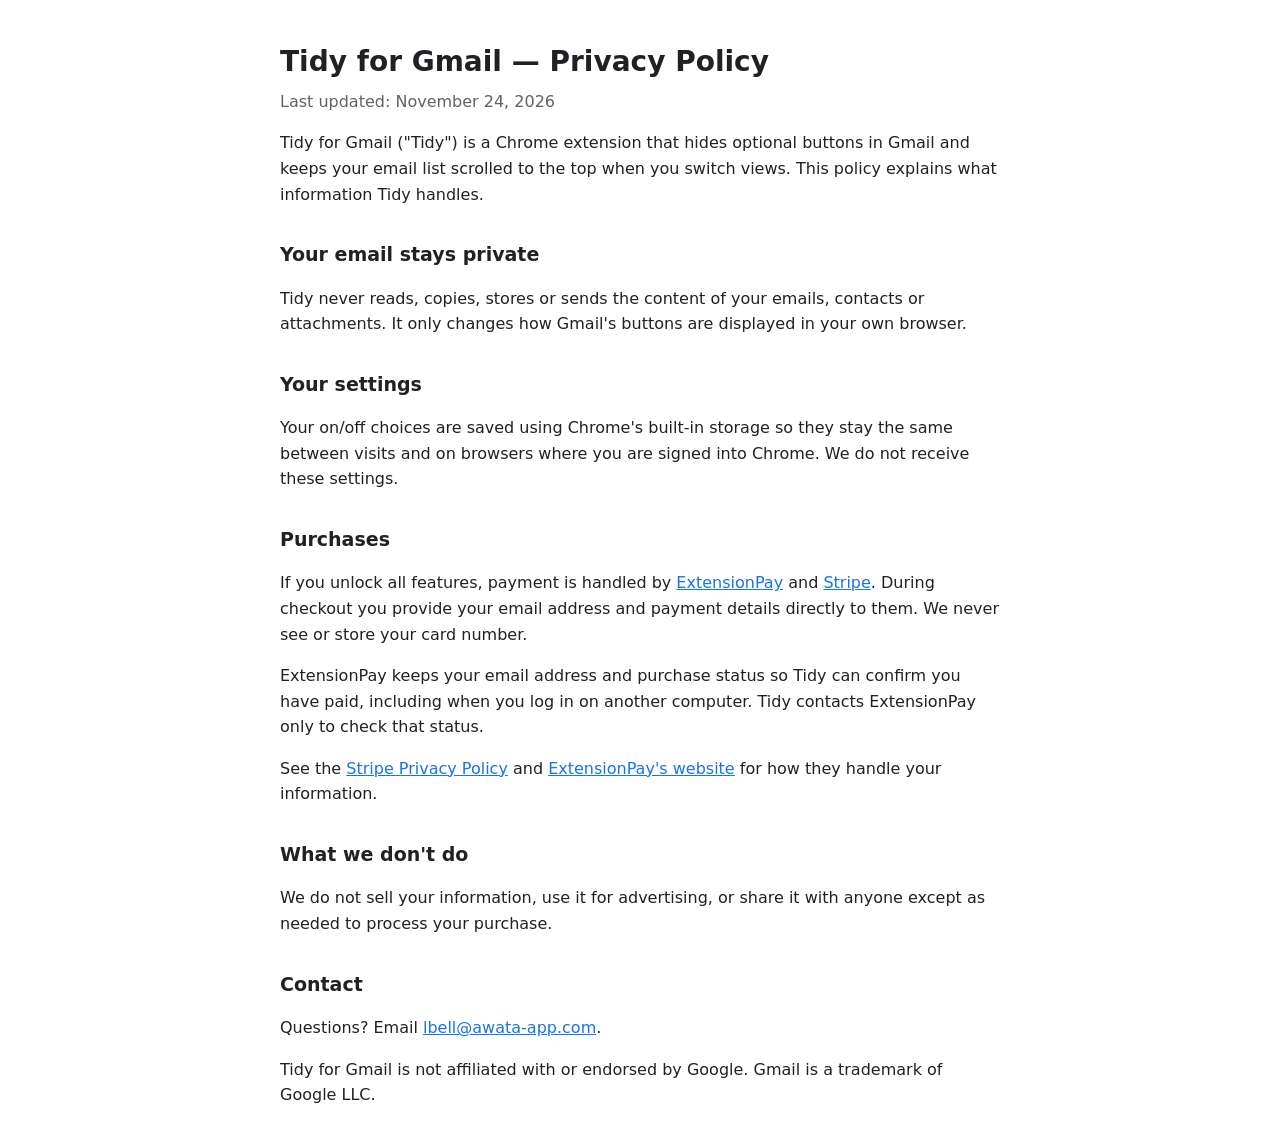
==== privacy.html @ d995e17d "Add files via upload" ====
<!DOCTYPE html>
<html lang="en">
<head>
<meta charset="utf-8">
<meta name="viewport" content="width=device-width, initial-scale=1">
<title>Tidy for Gmail — Privacy Policy</title>
<style>
  body { font: 16px/1.6 system-ui, -apple-system, "Segoe UI", sans-serif; color: #202124; max-width: 720px; margin: 40px auto; padding: 0 20px; }
  h1 { font-size: 28px; margin-bottom: 4px; }
  h2 { font-size: 19px; margin-top: 32px; }
  .updated { color: #5f6368; margin-top: 0; }
  a { color: #1a73e8; }
</style>
</head>
<body>
<h1>Tidy for Gmail — Privacy Policy</h1>
<p class="updated">Last updated: November 24, 2026</p>

<p>Tidy for Gmail ("Tidy") is a Chrome extension that hides optional buttons in Gmail and keeps your email list scrolled to the top when you switch views. This policy explains what information Tidy handles.</p>

<h2>Your email stays private</h2>
<p>Tidy never reads, copies, stores or sends the content of your emails, contacts or attachments. It only changes how Gmail's buttons are displayed in your own browser.</p>

<h2>Your settings</h2>
<p>Your on/off choices are saved using Chrome's built-in storage so they stay the same between visits and on browsers where you are signed into Chrome. We do not receive these settings.</p>

<h2>Purchases</h2>
<p>If you unlock all features, payment is handled by <a href="https://extensionpay.com">ExtensionPay</a> and <a href="https://stripe.com">Stripe</a>. During checkout you provide your email address and payment details directly to them. We never see or store your card number.</p>
<p>ExtensionPay keeps your email address and purchase status so Tidy can confirm you have paid, including when you log in on another computer. Tidy contacts ExtensionPay only to check that status.</p>
<p>See the <a href="https://stripe.com/privacy">Stripe Privacy Policy</a> and <a href="https://extensionpay.com">ExtensionPay's website</a> for how they handle your information.</p>

<h2>What we don't do</h2>
<p>We do not sell your information, use it for advertising, or share it with anyone except as needed to process your purchase.</p>

<h2>Contact</h2>
<p>Questions? Email <a href="mailto:lbell@awata-app.com">lbell@awata-app.com</a>.</p>

<p>Tidy for Gmail is not affiliated with or endorsed by Google. Gmail is a trademark of Google LLC.</p>
</body>
</html>
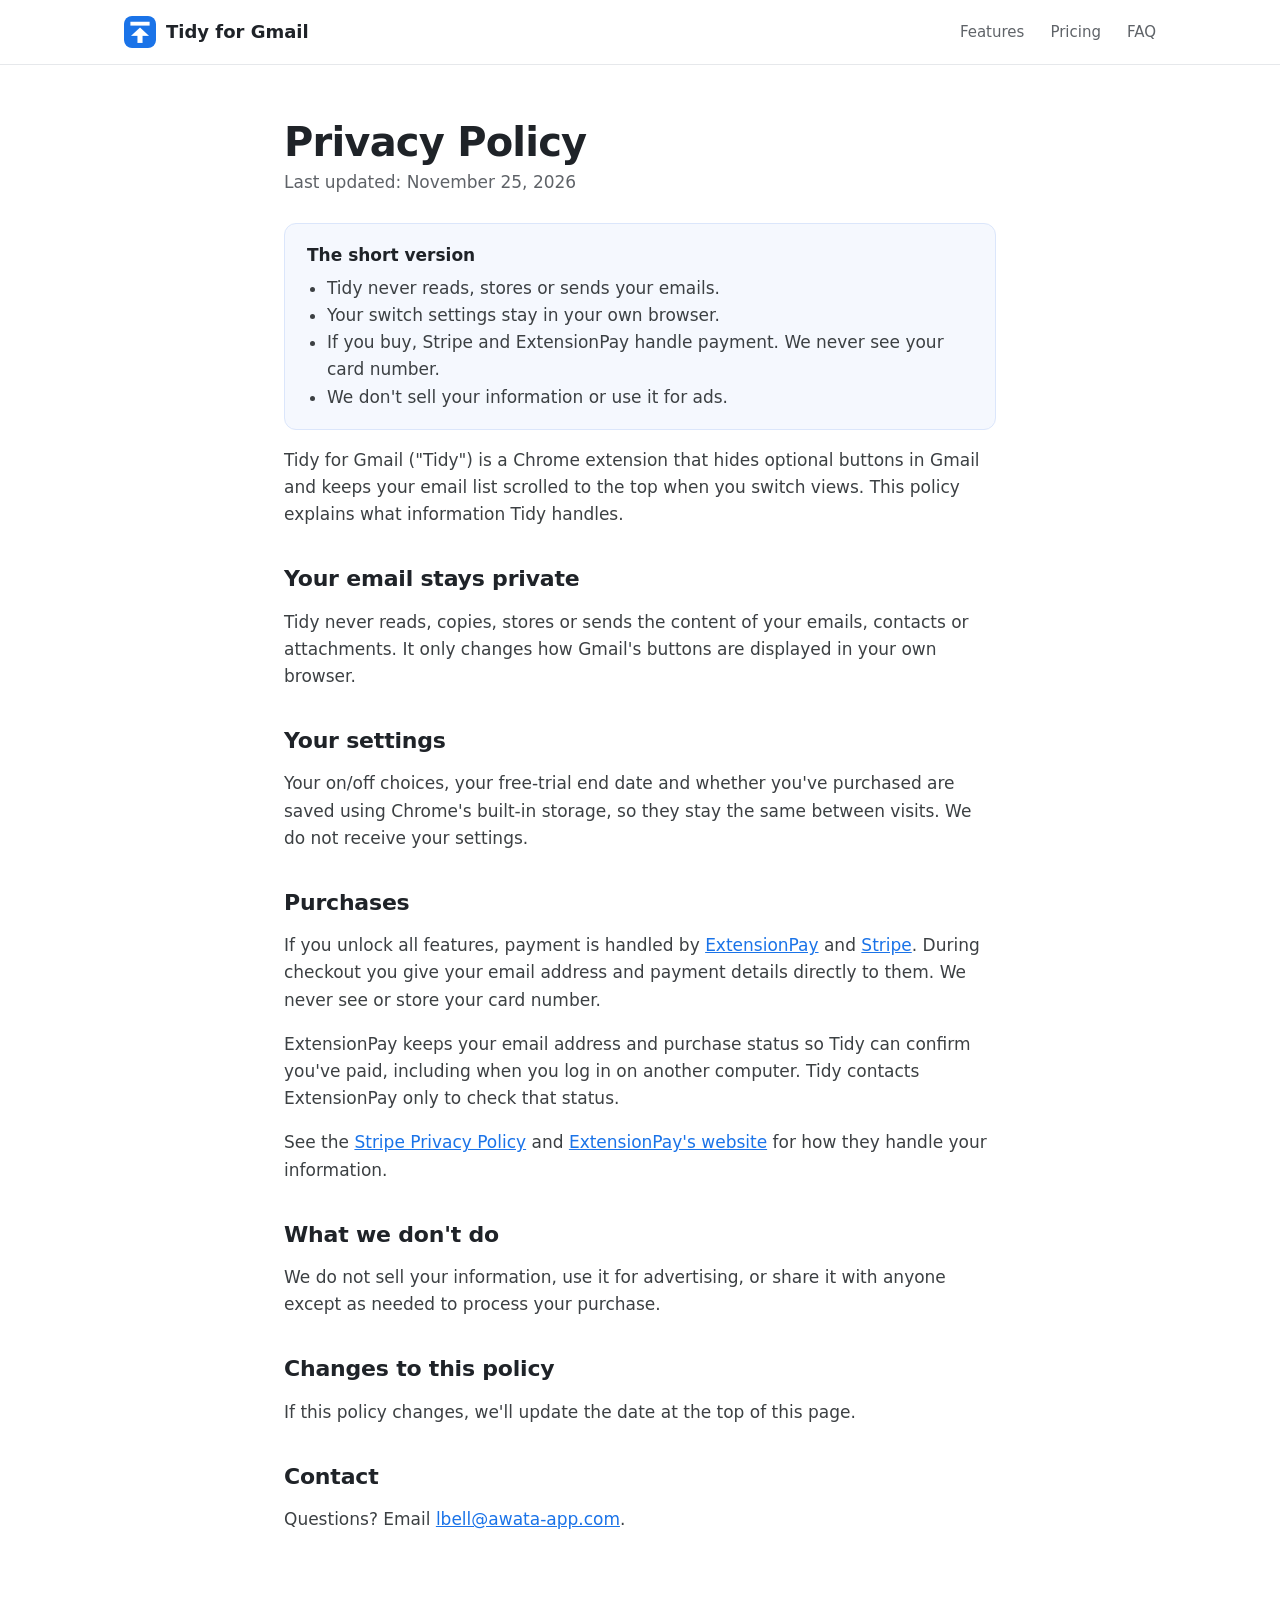
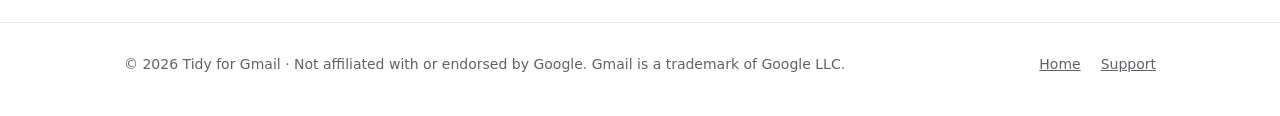
==== commit bf4481a9: "Redesign website and privacy page" ====
--- a/privacy.html
+++ b/privacy.html
@@ -3,38 +3,70 @@
 <head>
 <meta charset="utf-8">
 <meta name="viewport" content="width=device-width, initial-scale=1">
-<title>Tidy for Gmail — Privacy Policy</title>
-<style>
-  body { font: 16px/1.6 system-ui, -apple-system, "Segoe UI", sans-serif; color: #202124; max-width: 720px; margin: 40px auto; padding: 0 20px; }
-  h1 { font-size: 28px; margin-bottom: 4px; }
-  h2 { font-size: 19px; margin-top: 32px; }
-  .updated { color: #5f6368; margin-top: 0; }
-  a { color: #1a73e8; }
-</style>
+<title>Privacy Policy — Tidy for Gmail</title>
+<meta name="description" content="How Tidy for Gmail handles your information. Tidy never reads your email.">
+<link rel="icon" href="favicon.png">
+<link rel="stylesheet" href="style.css">
 </head>
 <body>
-<h1>Tidy for Gmail — Privacy Policy</h1>
-<p class="updated">Last updated: November 24, 2026</p>
 
-<p>Tidy for Gmail ("Tidy") is a Chrome extension that hides optional buttons in Gmail and keeps your email list scrolled to the top when you switch views. This policy explains what information Tidy handles.</p>
+<header class="top">
+  <div class="wrap">
+    <a class="brand" href="./"><img src="icon.png" alt="">Tidy for Gmail</a>
+    <nav class="nav">
+      <a href="./#features">Features</a>
+      <a href="./#pricing">Pricing</a>
+      <a href="./#faq">FAQ</a>
+    </nav>
+  </div>
+</header>
 
-<h2>Your email stays private</h2>
-<p>Tidy never reads, copies, stores or sends the content of your emails, contacts or attachments. It only changes how Gmail's buttons are displayed in your own browser.</p>
+<main class="article">
+  <h1>Privacy Policy</h1>
+  <p class="updated">Last updated: November 25, 2026</p>
 
-<h2>Your settings</h2>
-<p>Your on/off choices are saved using Chrome's built-in storage so they stay the same between visits and on browsers where you are signed into Chrome. We do not receive these settings.</p>
+  <div class="summary-box">
+    <strong>The short version</strong>
+    <ul>
+      <li>Tidy never reads, stores or sends your emails.</li>
+      <li>Your switch settings stay in your own browser.</li>
+      <li>If you buy, Stripe and ExtensionPay handle payment. We never see your card number.</li>
+      <li>We don't sell your information or use it for ads.</li>
+    </ul>
+  </div>
 
-<h2>Purchases</h2>
-<p>If you unlock all features, payment is handled by <a href="https://extensionpay.com">ExtensionPay</a> and <a href="https://stripe.com">Stripe</a>. During checkout you provide your email address and payment details directly to them. We never see or store your card number.</p>
-<p>ExtensionPay keeps your email address and purchase status so Tidy can confirm you have paid, including when you log in on another computer. Tidy contacts ExtensionPay only to check that status.</p>
-<p>See the <a href="https://stripe.com/privacy">Stripe Privacy Policy</a> and <a href="https://extensionpay.com">ExtensionPay's website</a> for how they handle your information.</p>
+  <p>Tidy for Gmail ("Tidy") is a Chrome extension that hides optional buttons in Gmail and keeps your email list scrolled to the top when you switch views. This policy explains what information Tidy handles.</p>
 
-<h2>What we don't do</h2>
-<p>We do not sell your information, use it for advertising, or share it with anyone except as needed to process your purchase.</p>
+  <h2>Your email stays private</h2>
+  <p>Tidy never reads, copies, stores or sends the content of your emails, contacts or attachments. It only changes how Gmail's buttons are displayed in your own browser.</p>
 
-<h2>Contact</h2>
-<p>Questions? Email <a href="mailto:lbell@awata-app.com">lbell@awata-app.com</a>.</p>
+  <h2>Your settings</h2>
+  <p>Your on/off choices, your free-trial end date and whether you've purchased are saved using Chrome's built-in storage, so they stay the same between visits. We do not receive your settings.</p>
 
-<p>Tidy for Gmail is not affiliated with or endorsed by Google. Gmail is a trademark of Google LLC.</p>
+  <h2>Purchases</h2>
+  <p>If you unlock all features, payment is handled by <a href="https://extensionpay.com">ExtensionPay</a> and <a href="https://stripe.com">Stripe</a>. During checkout you give your email address and payment details directly to them. We never see or store your card number.</p>
+  <p>ExtensionPay keeps your email address and purchase status so Tidy can confirm you've paid, including when you log in on another computer. Tidy contacts ExtensionPay only to check that status.</p>
+  <p>See the <a href="https://stripe.com/privacy">Stripe Privacy Policy</a> and <a href="https://extensionpay.com">ExtensionPay's website</a> for how they handle your information.</p>
+
+  <h2>What we don't do</h2>
+  <p>We do not sell your information, use it for advertising, or share it with anyone except as needed to process your purchase.</p>
+
+  <h2>Changes to this policy</h2>
+  <p>If this policy changes, we'll update the date at the top of this page.</p>
+
+  <h2>Contact</h2>
+  <p>Questions? Email <a href="mailto:lbell@awata-app.com">lbell@awata-app.com</a>.</p>
+</main>
+
+<footer>
+  <div class="wrap">
+    <div>© 2026 Tidy for Gmail · Not affiliated with or endorsed by Google. Gmail is a trademark of Google LLC.</div>
+    <div class="links">
+      <a href="./">Home</a>
+      <a href="mailto:lbell@awata-app.com">Support</a>
+    </div>
+  </div>
+</footer>
+
 </body>
 </html>
--- a/style.css
+++ b/style.css
@@ -0,0 +1,152 @@
+:root {
+  --blue: #1a73e8;
+  --blue-dark: #1558b0;
+  --ink: #1f2328;
+  --muted: #5f6368;
+  --line: #e6e8eb;
+  --soft: #f5f8fe;
+  --gold-bg: #fef7e0;
+  --gold-line: #fbe3a1;
+  --gold-ink: #6b4a00;
+  --green-bg: #e6f4ea;
+  --green-ink: #137333;
+  --radius: 14px;
+}
+* { box-sizing: border-box; }
+html { scroll-behavior: smooth; }
+body {
+  margin: 0;
+  font: 17px/1.6 system-ui, -apple-system, "Segoe UI", Roboto, sans-serif;
+  color: var(--ink);
+  background: #fff;
+  -webkit-font-smoothing: antialiased;
+}
+a { color: var(--blue); }
+.wrap { max-width: 1080px; margin: 0 auto; padding: 0 24px; }
+
+/* Header */
+.top { border-bottom: 1px solid var(--line); background: rgba(255,255,255,.92); position: sticky; top: 0; z-index: 10; backdrop-filter: blur(8px); }
+.top .wrap { display: flex; align-items: center; justify-content: space-between; height: 64px; }
+.brand { display: flex; align-items: center; gap: 10px; font-weight: 700; font-size: 18px; color: var(--ink); text-decoration: none; }
+.brand img { width: 32px; height: 32px; border-radius: 8px; }
+.nav { display: flex; gap: 26px; align-items: center; }
+.nav a { color: var(--muted); text-decoration: none; font-size: 15px; font-weight: 500; }
+.nav a:hover { color: var(--ink); }
+.nav a.btn, .nav a.btn:hover { color: #fff; }
+
+/* Buttons */
+.btn { display: inline-flex; align-items: center; gap: 10px; background: var(--blue); color: #fff; text-decoration: none; font-weight: 600; font-size: 16px; padding: 13px 22px; border-radius: 10px; border: 0; transition: background .15s, transform .15s; }
+.btn:hover { background: var(--blue-dark); transform: translateY(-1px); }
+.btn.small { padding: 8px 14px; font-size: 14px; }
+.btn.ghost { background: #fff; color: var(--ink); border: 1px solid var(--line); }
+.btn.ghost:hover { background: #f6f8fa; }
+.btn svg { width: 20px; height: 20px; }
+
+/* Hero */
+.hero { background: linear-gradient(180deg, var(--soft) 0%, #fff 100%); padding: 72px 0 40px; }
+.hero .wrap { display: grid; grid-template-columns: 1.15fr .85fr; gap: 56px; align-items: center; }
+.eyebrow { display: inline-block; background: #e8f0fe; color: var(--blue); font-weight: 600; font-size: 13px; padding: 5px 12px; border-radius: 99px; margin-bottom: 18px; }
+h1 { font-size: 52px; line-height: 1.06; letter-spacing: -1.2px; margin: 0 0 18px; }
+.lead { font-size: 20px; color: var(--muted); margin: 0 0 28px; max-width: 540px; }
+.cta-row { display: flex; gap: 12px; flex-wrap: wrap; align-items: center; }
+.price-note { margin-top: 16px; font-size: 14px; color: var(--muted); }
+.trust { display: flex; gap: 22px; flex-wrap: wrap; margin-top: 30px; font-size: 14px; color: var(--muted); }
+.trust span { display: inline-flex; align-items: center; gap: 7px; }
+.trust svg { width: 16px; height: 16px; color: var(--green-ink); }
+.shot { justify-self: center; position: relative; }
+.shot img { width: 320px; max-width: 100%; display: block; border-radius: 16px; box-shadow: 0 30px 70px rgba(26,115,232,.18), 0 4px 14px rgba(0,0,0,.08); }
+
+/* Sections */
+section { padding: 72px 0; }
+.section-head { text-align: center; max-width: 700px; margin: 0 auto 44px; }
+h2 { font-size: 34px; letter-spacing: -.6px; line-height: 1.15; margin: 0 0 12px; }
+.section-head p { color: var(--muted); margin: 0; font-size: 18px; }
+
+/* Problem */
+.problem { background: var(--soft); }
+.compare { display: grid; grid-template-columns: 1fr 1fr; gap: 22px; }
+.compare .card h3 { margin-top: 0; }
+.compare ul { padding-left: 0; list-style: none; margin: 0; }
+.compare li { padding: 6px 0 6px 28px; position: relative; }
+.compare li::before { position: absolute; left: 0; top: 6px; font-weight: 700; }
+.compare .bad li::before { content: "✕"; color: #c5221f; }
+.compare .good li::before { content: "✓"; color: var(--green-ink); }
+.compare .good { border: 2px solid var(--blue); }
+
+/* Cards */
+.grid { display: grid; grid-template-columns: repeat(3, 1fr); gap: 20px; }
+.card { background: #fff; border: 1px solid var(--line); border-radius: var(--radius); padding: 24px; }
+.card h3 { font-size: 18px; margin: 14px 0 6px; }
+.card p { margin: 0; color: var(--muted); font-size: 15.5px; }
+.icon { width: 42px; height: 42px; border-radius: 10px; background: #e8f0fe; color: var(--blue); display: flex; align-items: center; justify-content: center; }
+.icon svg { width: 22px; height: 22px; }
+.tag { display: inline-block; font-size: 11px; font-weight: 700; letter-spacing: .05em; padding: 2px 8px; border-radius: 8px; margin-left: 6px; vertical-align: 2px; }
+.tag.free { background: var(--green-bg); color: var(--green-ink); }
+.tag.pro { background: var(--gold-bg); color: var(--gold-ink); }
+
+/* Steps */
+.steps { display: grid; grid-template-columns: repeat(3, 1fr); gap: 20px; counter-reset: step; }
+.step { padding: 0 8px; }
+.step::before { counter-increment: step; content: counter(step); display: flex; width: 36px; height: 36px; border-radius: 50%; background: var(--blue); color: #fff; font-weight: 700; align-items: center; justify-content: center; margin-bottom: 12px; }
+.step h3 { margin: 0 0 6px; font-size: 18px; }
+.step p { margin: 0; color: var(--muted); font-size: 15.5px; }
+
+/* Pricing */
+.pricing { background: var(--soft); }
+.plans { display: grid; grid-template-columns: 1fr 1fr; gap: 22px; max-width: 820px; margin: 0 auto; }
+.plan { background: #fff; border: 1px solid var(--line); border-radius: 18px; padding: 30px; }
+.plan.featured { border: 2px solid var(--blue); box-shadow: 0 18px 40px rgba(26,115,232,.12); position: relative; }
+.plan .badge { position: absolute; top: -13px; left: 30px; background: var(--blue); color: #fff; font-size: 12px; font-weight: 700; padding: 4px 12px; border-radius: 99px; }
+.plan h3 { margin: 0; font-size: 20px; }
+.amount { font-size: 44px; font-weight: 800; letter-spacing: -1px; margin: 10px 0 2px; }
+.amount small { font-size: 16px; font-weight: 500; color: var(--muted); letter-spacing: 0; }
+.plan .sub { color: var(--muted); font-size: 15px; margin: 0 0 18px; }
+.plan ul { list-style: none; padding: 0; margin: 0; }
+.plan li { padding: 7px 0 7px 28px; position: relative; font-size: 15.5px; border-top: 1px solid #f1f3f4; }
+.plan li::before { content: "✓"; position: absolute; left: 2px; color: var(--green-ink); font-weight: 700; }
+.trial-banner { max-width: 820px; margin: 24px auto 0; text-align: center; background: #fff; border: 1px dashed #c6dafc; border-radius: 12px; padding: 14px; color: #174ea6; font-weight: 500; }
+
+/* FAQ */
+.faq { max-width: 760px; margin: 0 auto; }
+details { border-bottom: 1px solid var(--line); padding: 18px 0; }
+summary { cursor: pointer; font-weight: 600; font-size: 17.5px; list-style: none; display: flex; justify-content: space-between; gap: 16px; }
+summary::-webkit-details-marker { display: none; }
+summary::after { content: "+"; color: var(--blue); font-size: 22px; line-height: 1; }
+details[open] summary::after { content: "–"; }
+details p { color: var(--muted); margin: 10px 0 0; }
+
+/* Final CTA */
+.final { text-align: center; }
+.final .box { background: linear-gradient(135deg, #1a73e8, #174ea6); color: #fff; border-radius: 22px; padding: 52px 24px; }
+.final h2 { color: #fff; }
+.final p { color: rgba(255,255,255,.85); margin: 0 0 24px; font-size: 18px; }
+.final .btn { background: #fff; color: var(--blue); }
+.final .btn:hover { background: #eef3fd; }
+
+/* Footer */
+footer { border-top: 1px solid var(--line); padding: 30px 0 40px; font-size: 14px; color: var(--muted); }
+footer .wrap { display: flex; justify-content: space-between; gap: 20px; flex-wrap: wrap; }
+footer a { color: var(--muted); }
+footer .links { display: flex; gap: 20px; }
+
+/* Article (privacy) */
+.article { max-width: 760px; margin: 0 auto; padding: 56px 24px 72px; }
+.article h1 { font-size: 40px; letter-spacing: -.8px; margin-bottom: 6px; }
+.article .updated { color: var(--muted); margin-top: 0; }
+.article h2 { font-size: 22px; margin-top: 38px; letter-spacing: -.2px; }
+.article p, .article li { color: #3c4043; }
+.summary-box { background: var(--soft); border: 1px solid #dbe6fb; border-radius: 12px; padding: 18px 22px; margin: 26px 0 6px; }
+.summary-box ul { margin: 6px 0 0; padding-left: 20px; }
+
+/* Responsive */
+@media (max-width: 860px) {
+  .hero .wrap, .compare, .plans { grid-template-columns: 1fr; }
+  .grid, .steps { grid-template-columns: 1fr 1fr; }
+  h1 { font-size: 40px; }
+  .nav a:not(.btn) { display: none; }
+}
+@media (max-width: 560px) {
+  .grid, .steps { grid-template-columns: 1fr; }
+  h1 { font-size: 34px; }
+  section { padding: 56px 0; }
+}
